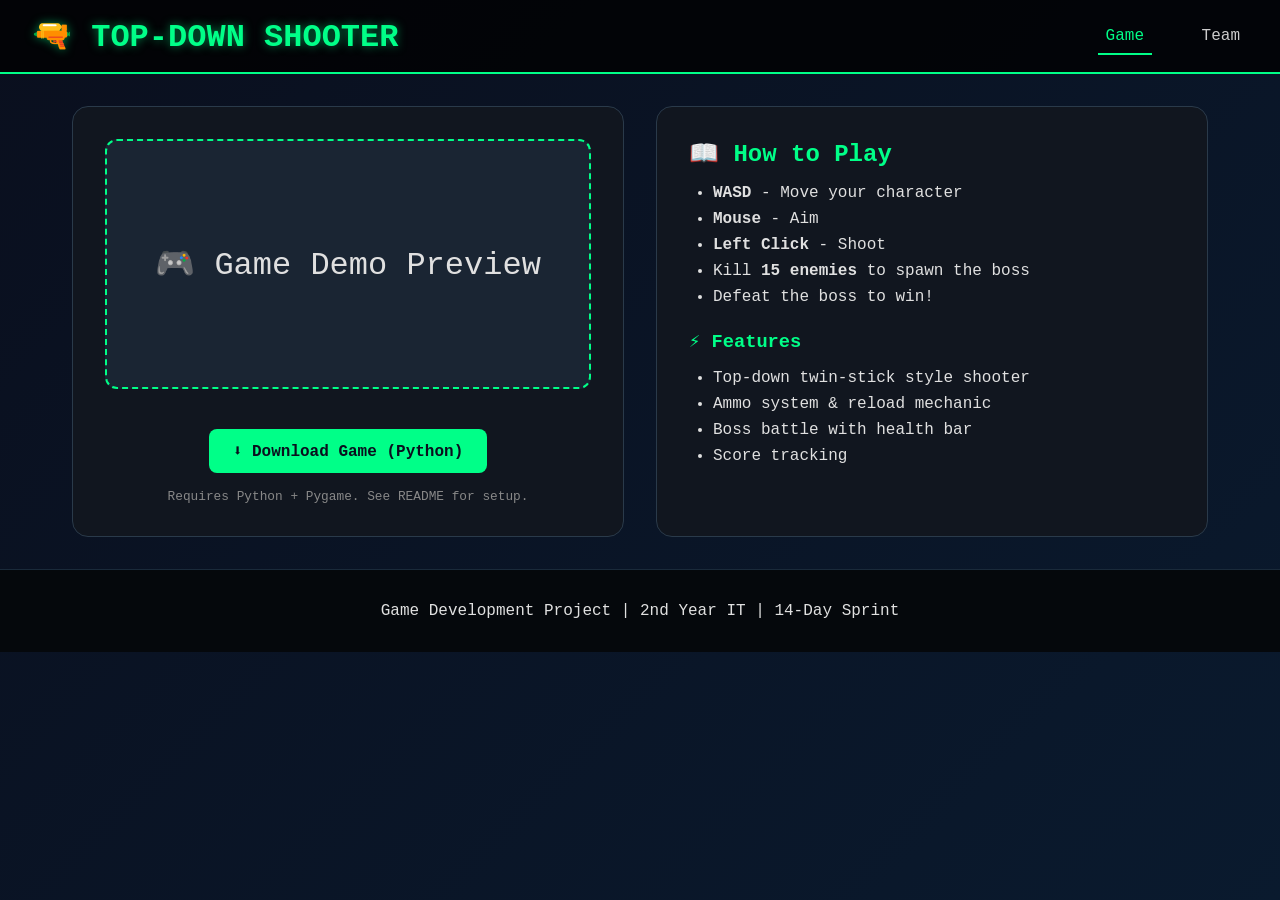
==== index.html @ d8b73cff "Add files via upload" ====
<!DOCTYPE html>
<html lang="en">
<head>
    <meta charset="UTF-8">
    <meta name="viewport" content="width=device-width, initial-scale=1.0">
    <title>Top-Down Shooter | Game Portal</title>
    <link rel="stylesheet" href="style.css">
</head>
<body>
    <header>
        <h1>🔫 TOP-DOWN SHOOTER</h1>
        <nav>
            <a href="index.html" class="active">Game</a>
            <a href="team.html">Team</a>
        </nav>
    </header>

    <main>
        <section class="hero">
            <div class="game-preview">
                <div class="placeholder">
                    🎮 Game Demo Preview
                </div>
                <div class="download-section">
                    <a href="../game/main.py" download class="btn primary">⬇️ Download Game (Python)</a>
                    <p class="note">Requires Python + Pygame. See README for setup.</p>
                </div>
            </div>
            <div class="instructions">
                <h2>📖 How to Play</h2>
                <ul>
                    <li><strong>WASD</strong> - Move your character</li>
                    <li><strong>Mouse</strong> - Aim</li>
                    <li><strong>Left Click</strong> - Shoot</li>
                    <li>Kill <strong>15 enemies</strong> to spawn the boss</li>
                    <li>Defeat the boss to win!</li>
                </ul>
                <h3>⚡ Features</h3>
                <ul>
                    <li>Top-down twin-stick style shooter</li>
                    <li>Ammo system & reload mechanic</li>
                    <li>Boss battle with health bar</li>
                    <li>Score tracking</li>
                </ul>
            </div>
        </section>
    </main>

    <footer>
        <p>Game Development Project | 2nd Year IT | 14-Day Sprint</p>
    </footer>
</body>
</html>
---- style.css ----
* {
    margin: 0;
    padding: 0;
    box-sizing: border-box;
}

body {
    font-family: 'Courier New', monospace;
    background: linear-gradient(135deg, #0a0f1e 0%, #0a1a2e 100%);
    color: #e0e0e0;
    min-height: 100vh;
}

header {
    background: rgba(0, 0, 0, 0.8);
    padding: 1rem 2rem;
    border-bottom: 2px solid #00ff88;
    display: flex;
    justify-content: space-between;
    align-items: center;
    flex-wrap: wrap;
}

header h1 {
    color: #00ff88;
    text-shadow: 0 0 10px rgba(0,255,136,0.5);
}

nav a {
    color: #ccc;
    text-decoration: none;
    margin-left: 2rem;
    padding: 0.5rem;
    transition: 0.3s;
}

nav a:hover, nav a.active {
    color: #00ff88;
    border-bottom: 2px solid #00ff88;
}

main {
    max-width: 1200px;
    margin: 2rem auto;
    padding: 0 2rem;
}

.hero {
    display: grid;
    grid-template-columns: 1fr 1fr;
    gap: 2rem;
}

.game-preview {
    background: #11161f;
    border-radius: 16px;
    padding: 2rem;
    text-align: center;
    border: 1px solid #2a3a4a;
}

.placeholder {
    background: #1a2533;
    height: 250px;
    display: flex;
    align-items: center;
    justify-content: center;
    border-radius: 12px;
    font-size: 2rem;
    margin-bottom: 1.5rem;
    border: 2px dashed #00ff88;
}

.btn {
    display: inline-block;
    background: #00ff88;
    color: #0a0f1e;
    padding: 12px 24px;
    text-decoration: none;
    border-radius: 8px;
    font-weight: bold;
    margin: 1rem 0;
    transition: 0.3s;
}

.btn:hover {
    background: #00cc6a;
    transform: scale(1.05);
}

.note {
    font-size: 0.8rem;
    color: #888;
}

.instructions {
    background: #11161f;
    border-radius: 16px;
    padding: 2rem;
    border: 1px solid #2a3a4a;
}

.instructions h2, .instructions h3 {
    color: #00ff88;
    margin-bottom: 1rem;
}

.instructions ul {
    margin-left: 1.5rem;
    margin-bottom: 1.5rem;
}

.instructions li {
    margin: 0.5rem 0;
}

.team-container {
    display: grid;
    grid-template-columns: repeat(auto-fit, minmax(300px, 1fr));
    gap: 2rem;
    margin-bottom: 2rem;
}

.team-card {
    background: #11161f;
    border-radius: 16px;
    padding: 2rem;
    text-align: center;
    border: 1px solid #2a3a4a;
}

.role {
    color: #00ff88;
    margin: 0.5rem 0;
    font-weight: bold;
}

.github-link {
    display: inline-block;
    margin-top: 1rem;
    color: #00ff88;
    text-decoration: none;
}

.contribution-log {
    background: #0d1219;
    padding: 1.5rem;
    border-radius: 12px;
    margin-top: 2rem;
}

footer {
    text-align: center;
    padding: 2rem;
    background: #05080c;
    margin-top: 2rem;
    border-top: 1px solid #1a2a3a;
}

@media (max-width: 768px) {
    .hero {
        grid-template-columns: 1fr;
    }
    header {
        flex-direction: column;
        gap: 1rem;
    }
    nav a {
        margin: 0 1rem;
    }
}
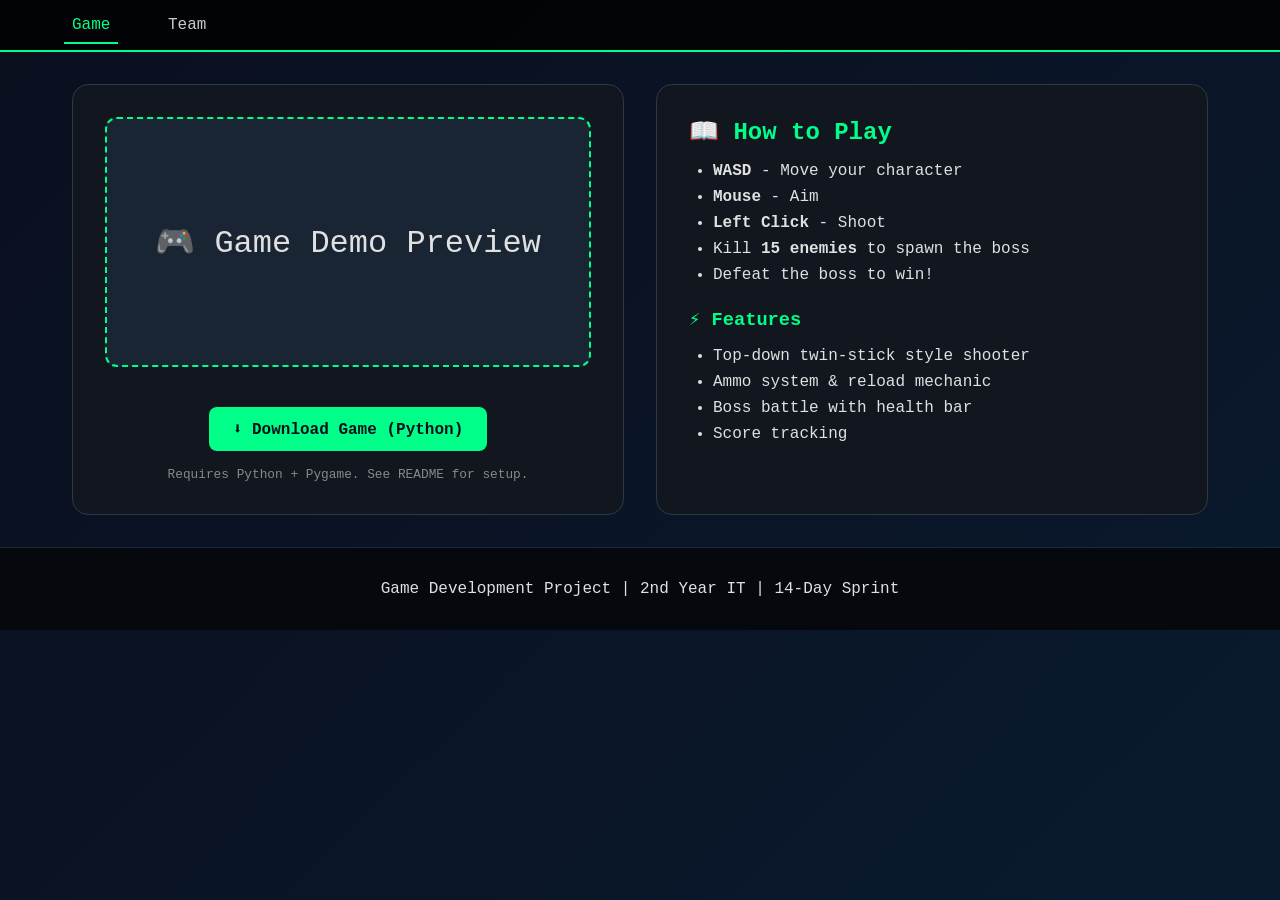
==== commit 7ab22cc1: "Updated Header by Francisco Jaymark" ====
--- a/index.html
+++ b/index.html
@@ -8,7 +8,7 @@
 </head>
 <body>
     <header>
-        <h1>🔫 TOP-DOWN SHOOTER</h1>
+   
         <nav>
             <a href="index.html" class="active">Game</a>
             <a href="team.html">Team</a>
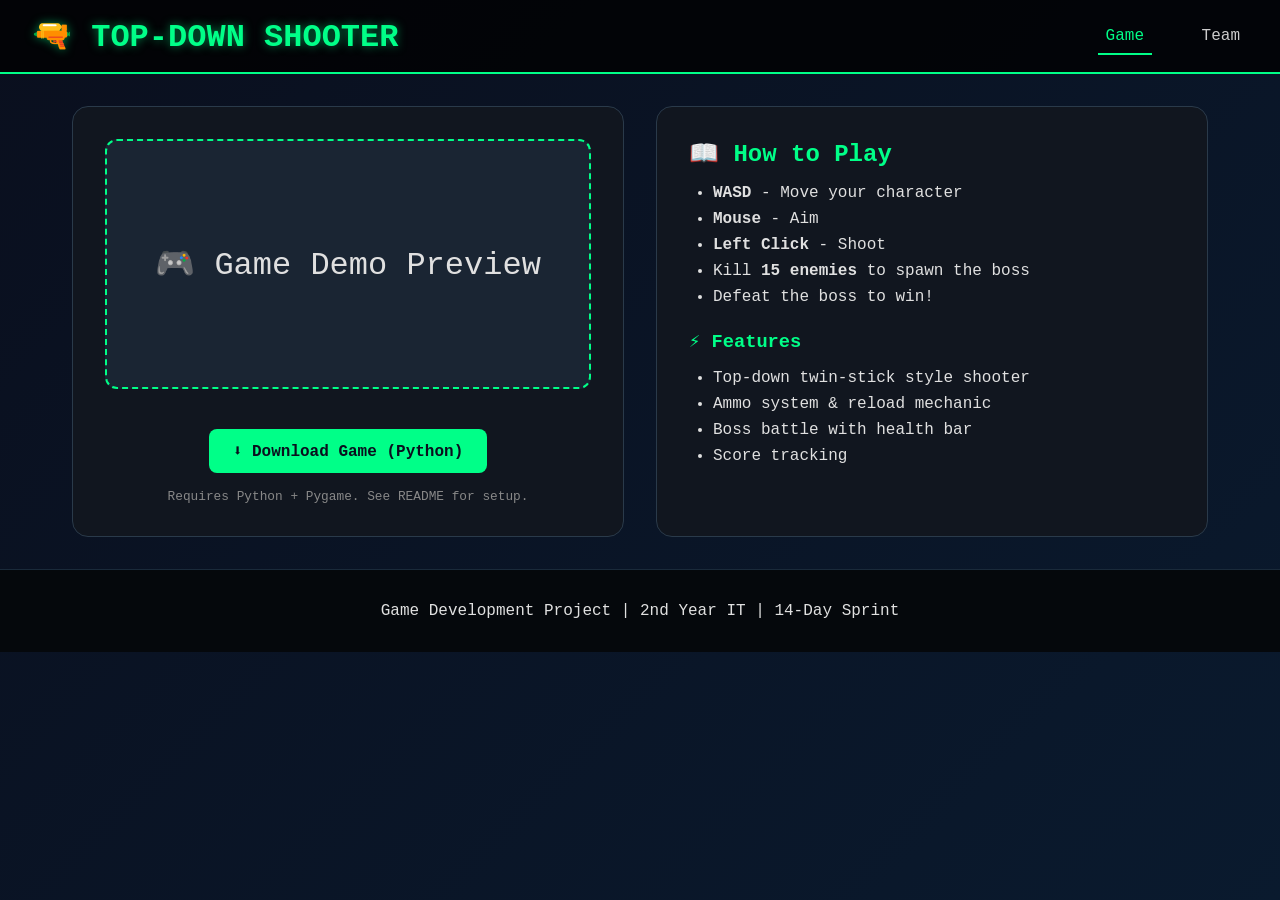
==== commit c33986fa: "Updated Header by Francisco Jaymark" ====
--- a/index.html
+++ b/index.html
@@ -8,7 +8,7 @@
 </head>
 <body>
     <header>
-   
+         <h1>🔫 TOP-DOWN SHOOTER</h1>
         <nav>
             <a href="index.html" class="active">Game</a>
             <a href="team.html">Team</a>
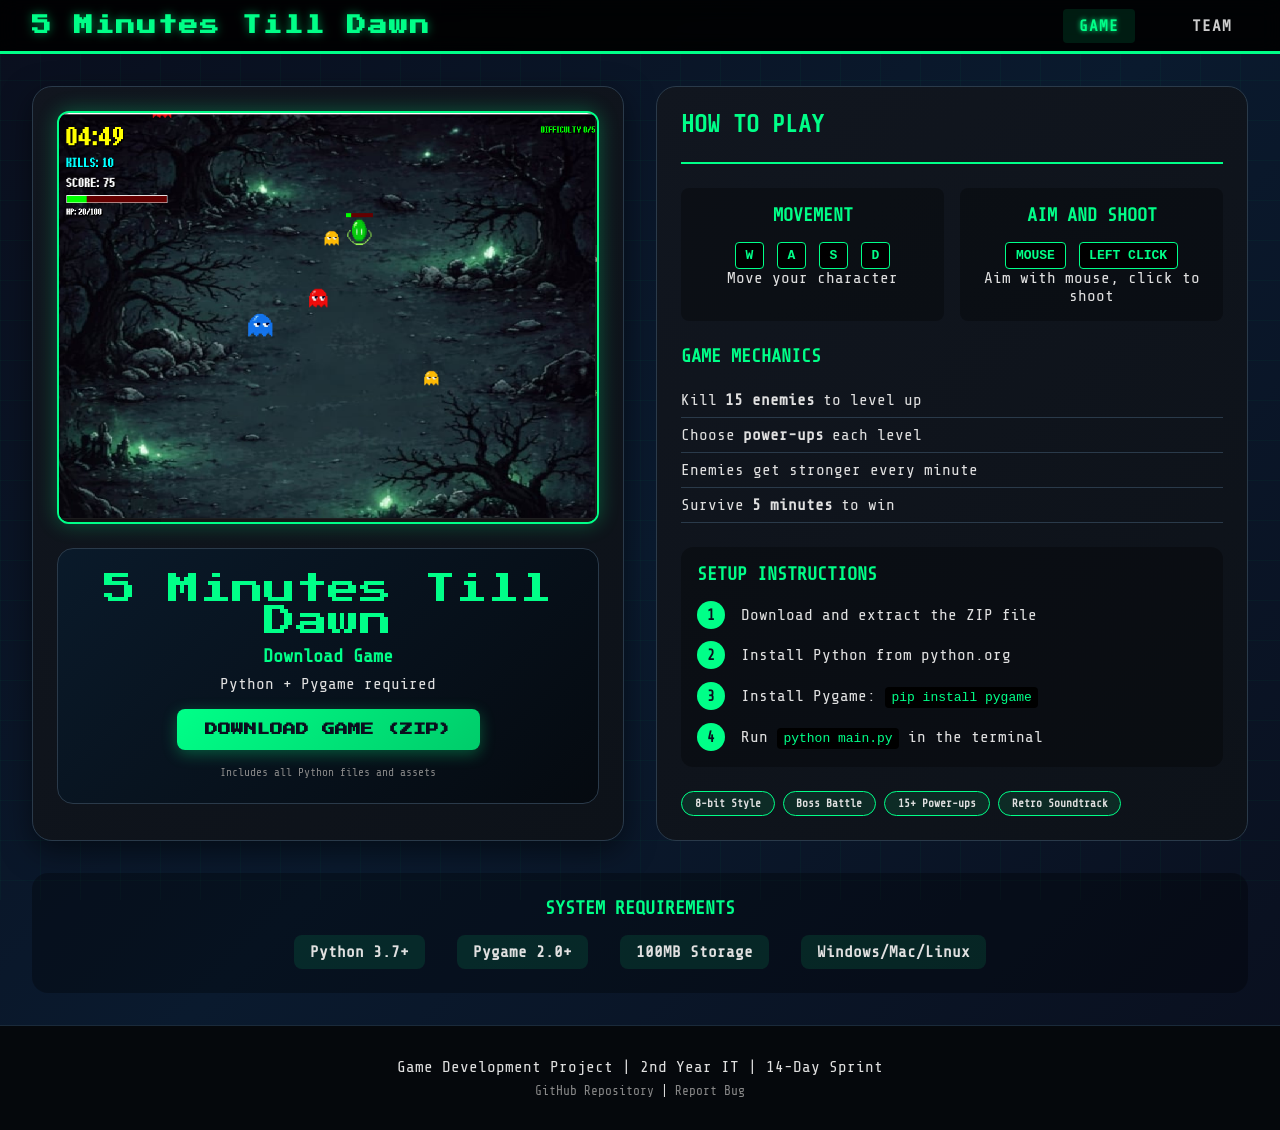
==== commit 2176f894: "deploy on github by lao" ====
--- a/index.html
+++ b/index.html
@@ -3,51 +3,123 @@
 <head>
     <meta charset="UTF-8">
     <meta name="viewport" content="width=device-width, initial-scale=1.0">
-    <title>Top-Down Shooter | Game Portal</title>
+    <title>Top-Down Shooter | 5 Minutes Till Dawn</title>
     <link rel="stylesheet" href="style.css">
+    <link href="https://fonts.googleapis.com/css2?family=Press+Start+2P&family=Share+Tech+Mono&display=swap" rel="stylesheet">
 </head>
 <body>
     <header>
-         <h1>🔫 TOP-DOWN SHOOTER</h1>
+        <div class="logo">
+            <h1>5 Minutes Till Dawn</h1>
+        </div>
         <nav>
-            <a href="index.html" class="active">Game</a>
-            <a href="team.html">Team</a>
+            <a href="index.html" class="active">GAME</a>
+            <a href="team.html">TEAM</a>
         </nav>
     </header>
 
     <main>
         <section class="hero">
             <div class="game-preview">
-                <div class="placeholder">
-                    🎮 Game Demo Preview
+                <div class="game-screen">
+                    <img src="preview.png" alt="Game Preview" class="preview-image">
                 </div>
+                
                 <div class="download-section">
-                    <a href="../game/main.py" download class="btn primary">⬇️ Download Game (Python)</a>
-                    <p class="note">Requires Python + Pygame. See README for setup.</p>
+                    <div class="download-card">
+                        <div class="download-icon">5 Minutes Till Dawn</div>
+                        <h3>Download Game</h3>
+                        <p>Python + Pygame required</p>
+                        <a href="game.zip" download class="btn primary" id="downloadBtn">
+                            DOWNLOAD GAME (ZIP)
+                        </a>
+                        <p class="note">Includes all Python files and assets</p>
+                    </div>
                 </div>
             </div>
+            
             <div class="instructions">
-                <h2>📖 How to Play</h2>
-                <ul>
-                    <li><strong>WASD</strong> - Move your character</li>
-                    <li><strong>Mouse</strong> - Aim</li>
-                    <li><strong>Left Click</strong> - Shoot</li>
-                    <li>Kill <strong>15 enemies</strong> to spawn the boss</li>
-                    <li>Defeat the boss to win!</li>
-                </ul>
-                <h3>⚡ Features</h3>
-                <ul>
-                    <li>Top-down twin-stick style shooter</li>
-                    <li>Ammo system & reload mechanic</li>
-                    <li>Boss battle with health bar</li>
-                    <li>Score tracking</li>
-                </ul>
+                <div class="instruction-header">
+                    <h2>HOW TO PLAY</h2>
+                </div>
+                
+                <div class="controls-grid">
+                    <div class="control-group">
+                        <h3>MOVEMENT</h3>
+                        <div class="keys">
+                            <kbd>W</kbd> <kbd>A</kbd> <kbd>S</kbd> <kbd>D</kbd>
+                        </div>
+                        <p>Move your character</p>
+                    </div>
+                    <div class="control-group">
+                        <h3>AIM AND SHOOT</h3>
+                        <div class="keys">
+                            <kbd>MOUSE</kbd> <kbd>LEFT CLICK</kbd>
+                        </div>
+                        <p>Aim with mouse, click to shoot</p>
+                    </div>
+                </div>
+                
+                <div class="game-mechanics">
+                    <h3>GAME MECHANICS</h3>
+                    <ul class="mechanics-list">
+                        <li>Kill <strong>15 enemies</strong> to level up</li>
+                        <li>Choose <strong>power-ups</strong> each level</li>
+                        <li>Enemies get stronger every minute</li>
+                        <li>Survive <strong>5 minutes</strong> to win</li>
+                    </ul>
+                </div>
+                
+                <div class="setup-instructions">
+                    <h3>SETUP INSTRUCTIONS</h3>
+                    <div class="setup-steps">
+                        <div class="step">
+                            <span class="step-number">1</span>
+                            <p>Download and extract the ZIP file</p>
+                        </div>
+                        <div class="step">
+                            <span class="step-number">2</span>
+                            <p>Install Python from python.org</p>
+                        </div>
+                        <div class="step">
+                            <span class="step-number">3</span>
+                            <p>Install Pygame: <code>pip install pygame</code></p>
+                        </div>
+                        <div class="step">
+                            <span class="step-number">4</span>
+                            <p>Run <code>python main.py</code> in the terminal</p>
+                        </div>
+                    </div>
+                </div>
+                
+                <div class="feature-badges">
+                    <span class="badge">8-bit Style</span>
+                    <span class="badge">Boss Battle</span>
+                    <span class="badge">15+ Power-ups</span>
+                    <span class="badge">Retro Soundtrack</span>
+                </div>
+            </div>
+        </section>
+        
+        <section class="system-requirements">
+            <h3>SYSTEM REQUIREMENTS</h3>
+            <div class="req-grid">
+                <div class="req-item">Python 3.7+</div>
+                <div class="req-item">Pygame 2.0+</div>
+                <div class="req-item">100MB Storage</div>
+                <div class="req-item">Windows/Mac/Linux</div>
             </div>
         </section>
     </main>
 
     <footer>
         <p>Game Development Project | 2nd Year IT | 14-Day Sprint</p>
+        <p class="footer-links">
+            <a href="#">GitHub Repository</a> | 
+            <a href="#">Report Bug</a>
+        </p>
     </footer>
+
+    <script src="download-game.js"></script>
 </body>
 </html>
--- a/style.css
+++ b/style.css
@@ -5,44 +5,88 @@
 }
 
 body {
-    font-family: 'Courier New', monospace;
-    background: linear-gradient(135deg, #0a0f1e 0%, #0a1a2e 100%);
+    font-family: 'Share Tech Mono', 'Courier New', monospace;
+    background: linear-gradient(135deg, #0a0f1e 0%, #0a1a2e 50%, #0a0f1e 100%);
     color: #e0e0e0;
     min-height: 100vh;
+    position: relative;
+}
+
+body::before {
+    content: '';
+    position: fixed;
+    top: 0;
+    left: 0;
+    width: 100%;
+    height: 100%;
+    background-image: 
+        linear-gradient(rgba(0, 255, 136, 0.03) 1px, transparent 1px),
+        linear-gradient(90deg, rgba(0, 255, 136, 0.03) 1px, transparent 1px);
+    background-size: 40px 40px;
+    pointer-events: none;
+    z-index: 0;
 }
 
 header {
-    background: rgba(0, 0, 0, 0.8);
+    background: rgba(0, 0, 0, 0.9);
     padding: 1rem 2rem;
-    border-bottom: 2px solid #00ff88;
+    border-bottom: 3px solid #00ff88;
     display: flex;
     justify-content: space-between;
     align-items: center;
     flex-wrap: wrap;
+    position: relative;
+    z-index: 10;
+    backdrop-filter: blur(10px);
+}
+
+.logo {
+    display: flex;
+    align-items: center;
+    gap: 1rem;
+}
+
+.logo-icon {
+    font-family: 'Press Start 2P', monospace;
+    font-size: 1rem;
+    color: #00ff88;
+    background: rgba(0,255,136,0.1);
+    padding: 0.3rem 0.6rem;
+    border-radius: 4px;
+    border: 1px solid #00ff88;
 }
 
 header h1 {
+    font-family: 'Press Start 2P', monospace;
+    font-size: 1.2rem;
     color: #00ff88;
     text-shadow: 0 0 10px rgba(0,255,136,0.5);
+    letter-spacing: 2px;
 }
 
 nav a {
     color: #ccc;
     text-decoration: none;
     margin-left: 2rem;
-    padding: 0.5rem;
+    padding: 0.5rem 1rem;
     transition: 0.3s;
+    font-weight: bold;
+    letter-spacing: 1px;
 }
 
 nav a:hover, nav a.active {
     color: #00ff88;
-    border-bottom: 2px solid #00ff88;
+    background: rgba(0, 255, 136, 0.1);
+    border-radius: 4px;
+    text-shadow: 0 0 5px #00ff88;
 }
 
 main {
-    max-width: 1200px;
+    max-width: 1400px;
     margin: 2rem auto;
     padding: 0 2rem;
+    position: relative;
+    z-index: 1;
 }
 
 .hero {
@@ -52,101 +96,395 @@
 }
 
 .game-preview {
-    background: #11161f;
+    background: linear-gradient(135deg, #11161f, #0d1219);
+    border-radius: 20px;
+    padding: 1.5rem;
+    border: 1px solid #2a3a4a;
+    box-shadow: 0 10px 30px rgba(0,0,0,0.5);
+}
+
+.game-screen {
+    background: #000000;
+    border-radius: 12px;
+    overflow: hidden;
+    margin-bottom: 1.5rem;
+    border: 2px solid #00ff88;
+    box-shadow: 0 0 20px rgba(0,255,136,0.3);
+}
+
+.preview-image {
+    width: 100%;
+    height: auto;
+    display: block;
+}
+
+.download-card {
+    background: linear-gradient(135deg, #0a1a2a, #050a10);
     border-radius: 16px;
-    padding: 2rem;
+    padding: 1.5rem;
     text-align: center;
     border: 1px solid #2a3a4a;
-}
-
-.placeholder {
-    background: #1a2533;
-    height: 250px;
+    transition: transform 0.3s;
+}
+
+.download-card:hover {
+    transform: translateY(-5px);
+    border-color: #00ff88;
+}
+
+.download-icon {
+    font-family: 'Press Start 2P', monospace;
+    font-size: 2rem;
+    margin-bottom: 0.5rem;
+    color: #00ff88;
+}
+
+.download-card h3 {
+    color: #00ff88;
+    margin-bottom: 0.5rem;
+}
+
+.btn {
+    display: inline-block;
+    background: linear-gradient(135deg, #00ff88, #00cc6a);
+    color: #0a0f1e;
+    padding: 14px 28px;
+    text-decoration: none;
+    border-radius: 8px;
+    font-weight: bold;
+    margin: 1rem 0;
+    transition: 0.3s;
+    font-family: 'Press Start 2P', monospace;
+    font-size: 0.8rem;
+    border: none;
+    cursor: pointer;
+    box-shadow: 0 4px 15px rgba(0,255,136,0.3);
+}
+
+.btn:hover {
+    transform: scale(1.05);
+    box-shadow: 0 6px 20px rgba(0,255,136,0.5);
+}
+
+.note {
+    font-size: 0.7rem;
+    color: #888;
+}
+
+.instructions {
+    background: linear-gradient(135deg, #11161f, #0d1219);
+    border-radius: 20px;
+    padding: 1.5rem;
+    border: 1px solid #2a3a4a;
+}
+
+.instruction-header {
+    margin-bottom: 1.5rem;
+    border-bottom: 2px solid #00ff88;
+    padding-bottom: 0.5rem;
+}
+
+.instructions h2, .instructions h3 {
+    color: #00ff88;
+    margin-bottom: 1rem;
+}
+
+.controls-grid {
+    display: grid;
+    grid-template-columns: 1fr 1fr;
+    gap: 1rem;
+    margin-bottom: 1.5rem;
+}
+
+.control-group {
+    background: rgba(0,0,0,0.3);
+    padding: 1rem;
+    border-radius: 8px;
+    text-align: center;
+}
+
+.keys kbd {
+    background: #000;
+    border: 1px solid #00ff88;
+    padding: 0.3rem 0.6rem;
+    border-radius: 4px;
+    font-family: monospace;
+    font-weight: bold;
+    color: #00ff88;
+    margin: 0 2px;
+    display: inline-block;
+}
+
+.game-mechanics {
+    margin: 1.5rem 0;
+}
+
+.mechanics-list {
+    list-style: none;
+    padding: 0;
+}
+
+.mechanics-list li {
+    padding: 0.5rem 0;
+    display: flex;
+    align-items: center;
+    gap: 0.5rem;
+    border-bottom: 1px solid #2a3a4a;
+}
+
+.setup-instructions {
+    margin: 1.5rem 0;
+    background: rgba(0,0,0,0.3);
+    border-radius: 12px;
+    padding: 1rem;
+}
+
+.setup-steps {
+    display: flex;
+    flex-direction: column;
+    gap: 0.8rem;
+}
+
+.step {
+    display: flex;
+    align-items: center;
+    gap: 1rem;
+}
+
+.step-number {
+    background: #00ff88;
+    color: #0a0f1e;
+    width: 28px;
+    height: 28px;
     display: flex;
     align-items: center;
     justify-content: center;
-    border-radius: 12px;
-    font-size: 2rem;
-    margin-bottom: 1.5rem;
-    border: 2px dashed #00ff88;
-}
-
-.btn {
-    display: inline-block;
-    background: #00ff88;
-    color: #0a0f1e;
-    padding: 12px 24px;
-    text-decoration: none;
-    border-radius: 8px;
-    font-weight: bold;
-    margin: 1rem 0;
-    transition: 0.3s;
-}
-
-.btn:hover {
-    background: #00cc6a;
-    transform: scale(1.05);
-}
-
-.note {
-    font-size: 0.8rem;
-    color: #888;
-}
-
-.instructions {
-    background: #11161f;
+    border-radius: 50%;
+    font-weight: bold;
+    font-size: 0.9rem;
+}
+
+.step p {
+    margin: 0;
+}
+
+.step code {
+    background: #000;
+    padding: 0.2rem 0.4rem;
+    border-radius: 4px;
+    font-family: monospace;
+    color: #00ff88;
+}
+
+.feature-badges {
+    display: flex;
+    flex-wrap: wrap;
+    gap: 0.5rem;
+    margin-top: 1rem;
+}
+
+.badge {
+    background: rgba(0, 255, 136, 0.1);
+    border: 1px solid #00ff88;
+    padding: 0.3rem 0.8rem;
+    border-radius: 20px;
+    font-size: 0.7rem;
+    font-weight: bold;
+}
+
+.system-requirements {
+    margin-top: 2rem;
+    background: rgba(0,0,0,0.3);
     border-radius: 16px;
-    padding: 2rem;
-    border: 1px solid #2a3a4a;
-}
-
-.instructions h2, .instructions h3 {
+    padding: 1.5rem;
+    text-align: center;
+}
+
+.system-requirements h3 {
     color: #00ff88;
     margin-bottom: 1rem;
 }
 
-.instructions ul {
-    margin-left: 1.5rem;
-    margin-bottom: 1.5rem;
-}
-
-.instructions li {
-    margin: 0.5rem 0;
+.req-grid {
+    display: flex;
+    justify-content: center;
+    gap: 2rem;
+    flex-wrap: wrap;
+}
+
+.req-item {
+    background: rgba(0,255,136,0.1);
+    padding: 0.5rem 1rem;
+    border-radius: 8px;
+    font-weight: bold;
+}
+
+.team-hero {
+    text-align: center;
+    margin-bottom: 3rem;
+}
+
+.glitch-text {
+    font-family: 'Press Start 2P', monospace;
+    font-size: 1.5rem;
+    color: #00ff88;
+    margin-bottom: 1rem;
+    text-shadow: 2px 2px 0 #ff3366;
 }
 
 .team-container {
     display: grid;
-    grid-template-columns: repeat(auto-fit, minmax(300px, 1fr));
+    grid-template-columns: repeat(auto-fit, minmax(350px, 1fr));
     gap: 2rem;
     margin-bottom: 2rem;
 }
 
 .team-card {
-    background: #11161f;
+    background: linear-gradient(135deg, #11161f, #0d1219);
+    border-radius: 20px;
+    padding: 1.5rem;
+    border: 1px solid #2a3a4a;
+    transition: all 0.3s;
+}
+
+.team-card:hover {
+    transform: translateY(-10px);
+    border-color: #00ff88;
+    box-shadow: 0 10px 30px rgba(0,255,136,0.2);
+}
+
+.team-card.lead {
+    border-color: #ffaa00;
+    box-shadow: 0 0 20px rgba(255,170,0,0.3);
+}
+
+.card-header {
+    text-align: center;
+    margin-bottom: 1rem;
+}
+
+.avatar {
+    font-family: 'Press Start 2P', monospace;
+    font-size: 2rem;
+    margin-bottom: 0.5rem;
+    color: #00ff88;
+}
+
+.role-badge {
+    display: inline-block;
+    background: rgba(0,255,136,0.2);
+    padding: 0.2rem 0.8rem;
+    border-radius: 20px;
+    font-size: 0.7rem;
+    font-weight: bold;
+    margin-top: 0.5rem;
+}
+
+.role-badge.lead {
+    background: rgba(255,170,0,0.3);
+    color: #ffaa00;
+}
+
+.contribution-list {
+    margin: 1rem 0;
+    padding: 1rem;
+    background: rgba(0,0,0,0.3);
+    border-radius: 8px;
+}
+
+.contribution-list h4 {
+    color: #00ff88;
+    margin-bottom: 0.5rem;
+}
+
+.contribution-list ul {
+    list-style: none;
+    padding-left: 0;
+}
+
+.contribution-list li {
+    padding: 0.2rem 0;
+    font-size: 0.9rem;
+}
+
+.stats {
+    display: flex;
+    justify-content: space-around;
+    margin: 1rem 0;
+    padding: 0.5rem;
+    background: rgba(0,0,0,0.2);
+    border-radius: 8px;
+}
+
+.stats span {
+    font-size: 0.8rem;
+    font-weight: bold;
+}
+
+.github-link {
+    display: inline-flex;
+    align-items: center;
+    gap: 0.5rem;
+    margin-top: 1rem;
+    color: #00ff88;
+    text-decoration: none;
+    padding: 0.5rem 1rem;
+    background: rgba(0,255,136,0.1);
+    border-radius: 8px;
+    transition: 0.3s;
+}
+
+.github-link:hover {
+    background: rgba(0,255,136,0.2);
+    transform: translateX(5px);
+}
+
+.logs-section {
+    margin: 2rem 0;
+    text-align: center;
+}
+
+.logs-section h3 {
+    color: #00ff88;
+    margin-bottom: 1rem;
+}
+
+.logs-image-container {
+    background: #0d1219;
     border-radius: 16px;
-    padding: 2rem;
-    text-align: center;
+    padding: 1rem;
     border: 1px solid #2a3a4a;
 }
 
-.role {
-    color: #00ff88;
-    margin: 0.5rem 0;
-    font-weight: bold;
-}
-
-.github-link {
-    display: inline-block;
-    margin-top: 1rem;
-    color: #00ff88;
-    text-decoration: none;
-}
-
-.contribution-log {
-    background: #0d1219;
-    padding: 1.5rem;
-    border-radius: 12px;
+.logs-image {
+    width: 100%;
+    height: auto;
+    border-radius: 8px;
+}
+
+.tech-stack {
     margin-top: 2rem;
+    text-align: center;
+}
+
+.tech-stack h3 {
+    color: #00ff88;
+    margin-bottom: 1rem;
+}
+
+.tech-icons {
+    display: flex;
+    flex-wrap: wrap;
+    justify-content: center;
+    gap: 1rem;
+}
+
+.tech-icons span {
+    background: rgba(0,255,136,0.1);
+    padding: 0.5rem 1rem;
+    border-radius: 8px;
+    font-weight: bold;
+    border: 1px solid #2a3a4a;
 }
 
 footer {
@@ -155,6 +493,22 @@
     background: #05080c;
     margin-top: 2rem;
     border-top: 1px solid #1a2a3a;
+    position: relative;
+    z-index: 1;
+}
+
+.footer-links {
+    margin-top: 0.5rem;
+    font-size: 0.8rem;
+}
+
+.footer-links a, .footer-note {
+    color: #888;
+    text-decoration: none;
+}
+
+.footer-links a:hover {
+    color: #00ff88;
 }
 
 @media (max-width: 768px) {
@@ -164,8 +518,18 @@
     header {
         flex-direction: column;
         gap: 1rem;
+        text-align: center;
     }
     nav a {
-        margin: 0 1rem;
+        margin: 0 0.5rem;
+    }
+    .controls-grid {
+        grid-template-columns: 1fr;
+    }
+    header h1 {
+        font-size: 0.9rem;
+    }
+    .glitch-text {
+        font-size: 1rem;
     }
 }
